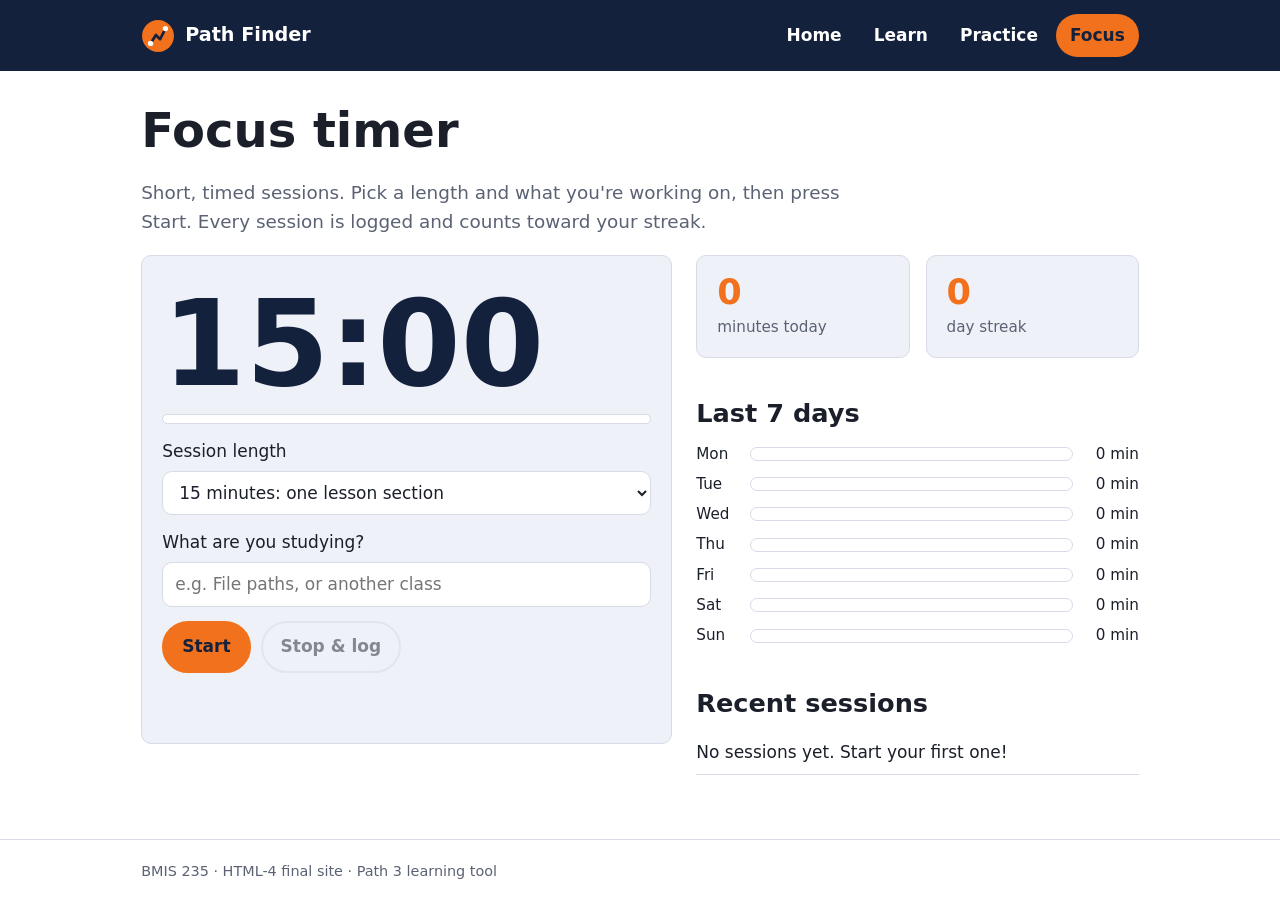
==== focus.html @ d4e61a3a "Add files via upload" ====
<!DOCTYPE html>
<html lang="en">
<head>
  <meta charset="UTF-8">
  <meta name="viewport" content="width=device-width, initial-scale=1">
  <title>Path Finder · Focus</title>
  <link rel="icon" href="img/logo.svg">
  <link rel="stylesheet" href="styles.css">
</head>
<body>
  <header class="site-header">
    <div class="wrap">
      <a class="brand" href="index.html"><img src="img/logo.svg" alt="" width="34" height="34">Path Finder</a>
      <nav aria-label="Main menu">
        <ul class="menu">
          <li><a href="index.html">Home</a></li>
          <li><a href="learn.html">Learn</a></li>
          <li><a href="practice.html">Practice</a></li>
          <li><a href="focus.html" aria-current="page">Focus</a></li>
        </ul>
      </nav>
    </div>
  </header>

  <main class="wrap">
    <h1>Focus timer</h1>
    <p class="lede">Short, timed sessions. Pick a length and what you're working on, then press Start. Every session is logged and counts toward your streak.</p>

    <div class="timer-layout">
      <section class="card" aria-label="Timer">
        <div class="clock" id="clock" role="timer" aria-live="off">15:00</div>
        <div class="ring"><span id="ring"></span></div>

        <div class="field">
          <label for="length">Session length</label>
          <select id="length">
            <option value="10">10 minutes: quick review</option>
            <option value="15" selected>15 minutes: one lesson section</option>
            <option value="25">25 minutes: classic pomodoro</option>
            <option value="45">45 minutes: deep work</option>
          </select>
        </div>
        <div class="field">
          <label for="label">What are you studying?</label>
          <input id="label" list="label-ideas" placeholder="e.g. File paths, or another class" maxlength="60">
          <datalist id="label-ideas">
            <option value="Links lesson"></option>
            <option value="Images lesson"></option>
            <option value="File paths lesson"></option>
            <option value="Quiz practice"></option>
            <option value="HTML-4 site build"></option>
          </datalist>
        </div>

        <div class="btn-row">
          <button class="btn" id="start" type="button">Start</button>
          <button class="btn ghost" id="stop" type="button" disabled>Stop &amp; log</button>
        </div>
        <p class="click-note" id="timer-msg" aria-live="polite"></p>
      </section>

      <section aria-label="Your study log">
        <div class="grid" style="grid-template-columns:repeat(2,minmax(0,1fr))">
          <div class="card"><div class="stat" id="today">0</div><div class="stat-label">minutes today</div></div>
          <div class="card"><div class="stat" id="streak">0</div><div class="stat-label">day streak</div></div>
        </div>
        <h2>Last 7 days</h2>
        <div class="day-bars" id="bars"></div>
        <h2>Recent sessions</h2>
        <ul class="log" id="log"></ul>
      </section>
    </div>
  </main>

  <footer class="site-footer">
    <div class="wrap">BMIS 235 · HTML-4 final site · Path 3 learning tool</div>
  </footer>

  <script src="js/progress.js"></script>
  <script src="js/focus.js"></script>
</body>
</html>
---- styles.css ----
/* =========================================================
   Path Finder — shared stylesheet (linked on every page)
   Sections: 1 colours & base · 2 header/menu · 3 layout
             4 cards & buttons · 5 lesson · 6 playground
             7 quiz & puzzles · 8 focus timer · 9 footer
   ========================================================= */

/* ---------- 1. Colours & base ---------- */
:root {
  --navy: #14213d;      /* main brand colour */
  --orange: #f2711c;    /* accent: buttons, highlights */
  --paper: #ffffff;     /* page background */
  --soft: #eef1f7;      /* panels */
  --ink: #1b1f2a;       /* body text */
  --muted: #5a6274;     /* secondary text */
  --line: #d6dbe6;      /* borders */
  --good: #1a7f4b;      /* correct answers */
  --bad: #c0362c;       /* wrong answers / warnings */
  --radius: 10px;
  --mono: ui-monospace, "SFMono-Regular", Menlo, Consolas, monospace;
}

@media (prefers-color-scheme: dark) {
  :root {
    --navy: #0b1530;
    --paper: #121826;
    --soft: #1b2336;
    --ink: #e8ecf5;
    --muted: #a3acc0;
    --line: #2e3850;
    --good: #4cc68a;
    --bad: #ff7b6e;
  }
}

* { box-sizing: border-box; }

body {
  margin: 0;
  background: var(--paper);
  color: var(--ink);
  font: 17px/1.6 system-ui, -apple-system, "Segoe UI", Roboto, sans-serif;
}

h1, h2, h3 { line-height: 1.15; color: inherit; }
h1 { font-size: clamp(2rem, 5vw, 3rem); margin: 0 0 .4em; }
h2 { font-size: 1.6rem; margin: 1.6em 0 .5em; }
h3 { font-size: 1.15rem; margin: 1.2em 0 .4em; }

a { color: var(--orange); }
code, pre, textarea { font-family: var(--mono); font-size: .92em; }
code { background: var(--soft); padding: .1em .35em; border-radius: 4px; }
pre {
  background: var(--soft);
  border: 1px solid var(--line);
  border-radius: var(--radius);
  padding: 14px 16px;
  overflow-x: auto;
}
pre code { background: none; padding: 0; }

:focus-visible { outline: 3px solid var(--orange); outline-offset: 2px; }

/* The hidden attribute must win over display rules below */
[hidden] { display: none !important; }

/* Text for screen readers only */
.visually-hidden {
  position: absolute;
  width: 1px; height: 1px;
  overflow: hidden;
  clip: rect(0 0 0 0);
  white-space: nowrap;
}

/* ---------- 2. Header & menu (same on every page) ---------- */
.site-header { background: var(--navy); color: #fff; }
.site-header .wrap {
  display: flex;
  flex-wrap: wrap;
  align-items: center;
  justify-content: space-between;
  gap: 10px 24px;
  padding-block: 14px;
}
.brand {
  display: flex;
  align-items: center;
  gap: 10px;
  color: #fff;
  text-decoration: none;
  font-weight: 800;
  font-size: 1.2rem;
}
.brand img { width: 34px; height: 34px; }

.menu { display: flex; flex-wrap: wrap; gap: 4px; margin: 0; padding: 0; list-style: none; }
.menu a {
  display: block;
  padding: 8px 14px;
  border-radius: 999px;
  color: #fff;
  text-decoration: none;
  font-weight: 600;
}
.menu a:hover { background: rgba(255, 255, 255, .12); }
/* aria-current="page" marks the page you are on */
.menu a[aria-current="page"] { background: var(--orange); color: #14213d; }

/* ---------- 3. Layout ---------- */
.wrap { max-width: 1100px; margin: 0 auto; padding-inline: max(4vw, 16px); }
main { padding-block: 32px 64px; }
.lede { font-size: 1.15rem; color: var(--muted); max-width: 60ch; }

.hero {
  display: grid;
  grid-template-columns: 1.1fr 1fr;
  gap: 32px;
  align-items: center;
}
.hero img { width: 100%; height: auto; }
@media (max-width: 760px) { .hero { grid-template-columns: 1fr; } }

.grid {
  display: grid;
  grid-template-columns: repeat(auto-fit, minmax(220px, 1fr));
  gap: 16px;
}

/* ---------- 4. Cards & buttons ---------- */
.card {
  background: var(--soft);
  border: 1px solid var(--line);
  border-radius: var(--radius);
  padding: 18px 20px;
}
.card h3 { margin-top: 0; }
.stat { font-size: 2.2rem; font-weight: 800; line-height: 1; color: var(--orange); }
.stat-label { color: var(--muted); font-size: .95rem; margin-top: 6px; }

.btn {
  display: inline-block;
  min-height: 44px;
  padding: 10px 18px;
  border: 2px solid var(--orange);
  border-radius: 999px;
  background: var(--orange);
  color: #14213d;
  font: inherit;
  font-weight: 700;
  text-decoration: none;
  cursor: pointer;
}
.btn:hover { filter: brightness(1.07); }
.btn.ghost { background: transparent; color: var(--ink); border-color: var(--line); }
.btn:disabled { opacity: .5; cursor: not-allowed; }
.btn-row { display: flex; flex-wrap: wrap; gap: 10px; margin-top: 14px; }

/* ---------- 5. Lesson page ---------- */
.lesson-nav { display: flex; flex-wrap: wrap; gap: 8px; margin: 18px 0 8px; }
.lesson-nav a {
  padding: 6px 12px;
  border: 1px solid var(--line);
  border-radius: 999px;
  text-decoration: none;
  color: var(--ink);
}
.lesson { border-top: 1px solid var(--line); padding-top: 8px; }
.callout {
  border-left: 5px solid var(--orange);
  background: var(--soft);
  padding: 12px 16px;
  border-radius: 0 var(--radius) var(--radius) 0;
  margin: 16px 0;
}
.read-check { display: flex; gap: 10px; align-items: center; margin: 18px 0 8px; font-weight: 600; }
.read-check input { width: 22px; height: 22px; accent-color: var(--orange); }

table { border-collapse: collapse; width: 100%; margin: 12px 0; }
th, td { text-align: left; padding: 8px 10px; border-bottom: 1px solid var(--line); vertical-align: top; }
.table-scroll { overflow-x: auto; }

.tree {
  font-family: var(--mono);
  background: var(--soft);
  border: 1px solid var(--line);
  border-radius: var(--radius);
  padding: 14px 18px;
  white-space: pre;
  overflow-x: auto;
  line-height: 1.5;
}

/* ---------- 6. Live playground ---------- */
.playground { display: grid; grid-template-columns: 1fr 1fr; gap: 16px; }
@media (max-width: 860px) { .playground { grid-template-columns: 1fr; } }
.playground textarea {
  width: 100%;
  min-height: 300px;
  padding: 12px;
  border: 1px solid var(--line);
  border-radius: var(--radius);
  background: var(--soft);
  color: var(--ink);
  font-size: 15px;
  line-height: 1.5;
  resize: vertical;
}
.playground iframe {
  width: 100%;
  height: 300px;
  border: 1px solid var(--line);
  border-radius: var(--radius);
  background: #fff;
}
.presets { display: flex; flex-wrap: wrap; gap: 8px; margin-bottom: 12px; }
.presets button {
  padding: 6px 12px;
  border: 1px solid var(--line);
  border-radius: 999px;
  background: var(--paper);
  color: var(--ink);
  font: inherit;
  font-size: .9rem;
  cursor: pointer;
}
.presets button:hover { border-color: var(--orange); }
.inspector { margin-top: 16px; }
.inspector ul { list-style: none; padding: 0; margin: 0; display: grid; gap: 8px; }
.inspector li {
  background: var(--soft);
  border: 1px solid var(--line);
  border-radius: var(--radius);
  padding: 10px 14px;
  overflow-wrap: anywhere;
}
.tag { font-weight: 700; font-family: var(--mono); }
.ok { color: var(--good); font-weight: 600; }
.warn { color: var(--bad); font-weight: 600; }
.click-note { min-height: 1.6em; color: var(--muted); margin-top: 8px; }

/* ---------- 7. Quiz & path puzzles ---------- */
.quiz-box { max-width: 720px; }
.progress-bar { height: 8px; background: var(--soft); border-radius: 999px; overflow: hidden; margin-bottom: 18px; }
.progress-bar span { display: block; height: 100%; background: var(--orange); width: 0; transition: width .3s; }
.options { display: grid; gap: 10px; margin: 16px 0; }
.options button {
  text-align: left;
  min-height: 48px;
  padding: 10px 16px;
  border: 2px solid var(--line);
  border-radius: var(--radius);
  background: var(--paper);
  color: var(--ink);
  font: inherit;
  cursor: pointer;
}
.options button:hover:not(:disabled) { border-color: var(--orange); }
.options button.right { border-color: var(--good); background: color-mix(in srgb, var(--good) 12%, var(--paper)); }
.options button.wrong { border-color: var(--bad); background: color-mix(in srgb, var(--bad) 12%, var(--paper)); }
.feedback { padding: 12px 16px; border-radius: var(--radius); background: var(--soft); }

.puzzle-layout { display: grid; grid-template-columns: 280px 1fr; gap: 24px; align-items: start; }
@media (max-width: 760px) { .puzzle-layout { grid-template-columns: 1fr; } }
.puzzle { margin-bottom: 14px; }
.puzzle form { display: flex; flex-wrap: wrap; gap: 8px; margin-top: 8px; }
.puzzle input {
  flex: 1 1 220px;
  min-height: 44px;
  padding: 8px 12px;
  border: 1px solid var(--line);
  border-radius: var(--radius);
  background: var(--paper);
  color: var(--ink);
  font-family: var(--mono);
  font-size: 16px;
}
.puzzle.solved { border-color: var(--good); }

/* ---------- 8. Focus timer ---------- */
.timer-layout { display: grid; grid-template-columns: 1.2fr 1fr; gap: 24px; align-items: start; }
@media (max-width: 820px) { .timer-layout { grid-template-columns: 1fr; } }
.clock {
  font-size: clamp(4rem, 14vw, 7.5rem);
  font-weight: 800;
  font-variant-numeric: tabular-nums;
  line-height: 1;
  color: var(--navy);
  margin: 10px 0;
}
@media (prefers-color-scheme: dark) { .clock { color: var(--ink); } }
.ring { height: 10px; background: var(--paper); border-radius: 999px; overflow: hidden; border: 1px solid var(--line); }
.ring span { display: block; height: 100%; width: 0; background: var(--orange); }
.field { display: grid; gap: 6px; margin-top: 14px; }
.field select, .field input {
  min-height: 44px;
  padding: 8px 12px;
  border: 1px solid var(--line);
  border-radius: var(--radius);
  background: var(--paper);
  color: var(--ink);
  font: inherit;
}
.day-bars { display: grid; gap: 6px; }
.day-bar { display: grid; grid-template-columns: 44px 1fr 56px; gap: 10px; align-items: center; font-size: .95rem; }
.day-bar .track { height: 14px; background: var(--paper); border: 1px solid var(--line); border-radius: 999px; overflow: hidden; }
.day-bar .fill { height: 100%; background: var(--orange); }
.day-bar .mins { text-align: right; font-variant-numeric: tabular-nums; }
.log { list-style: none; padding: 0; margin: 0; }
.log li { display: flex; justify-content: space-between; gap: 10px; padding: 8px 0; border-bottom: 1px solid var(--line); }
.log button { border: 0; background: none; color: var(--muted); cursor: pointer; font: inherit; }

/* ---------- 9. Footer ---------- */
.site-footer { border-top: 1px solid var(--line); color: var(--muted); font-size: .9rem; }
.site-footer .wrap { padding-block: 20px; }

@media (prefers-reduced-motion: reduce) { * { transition: none !important; } }
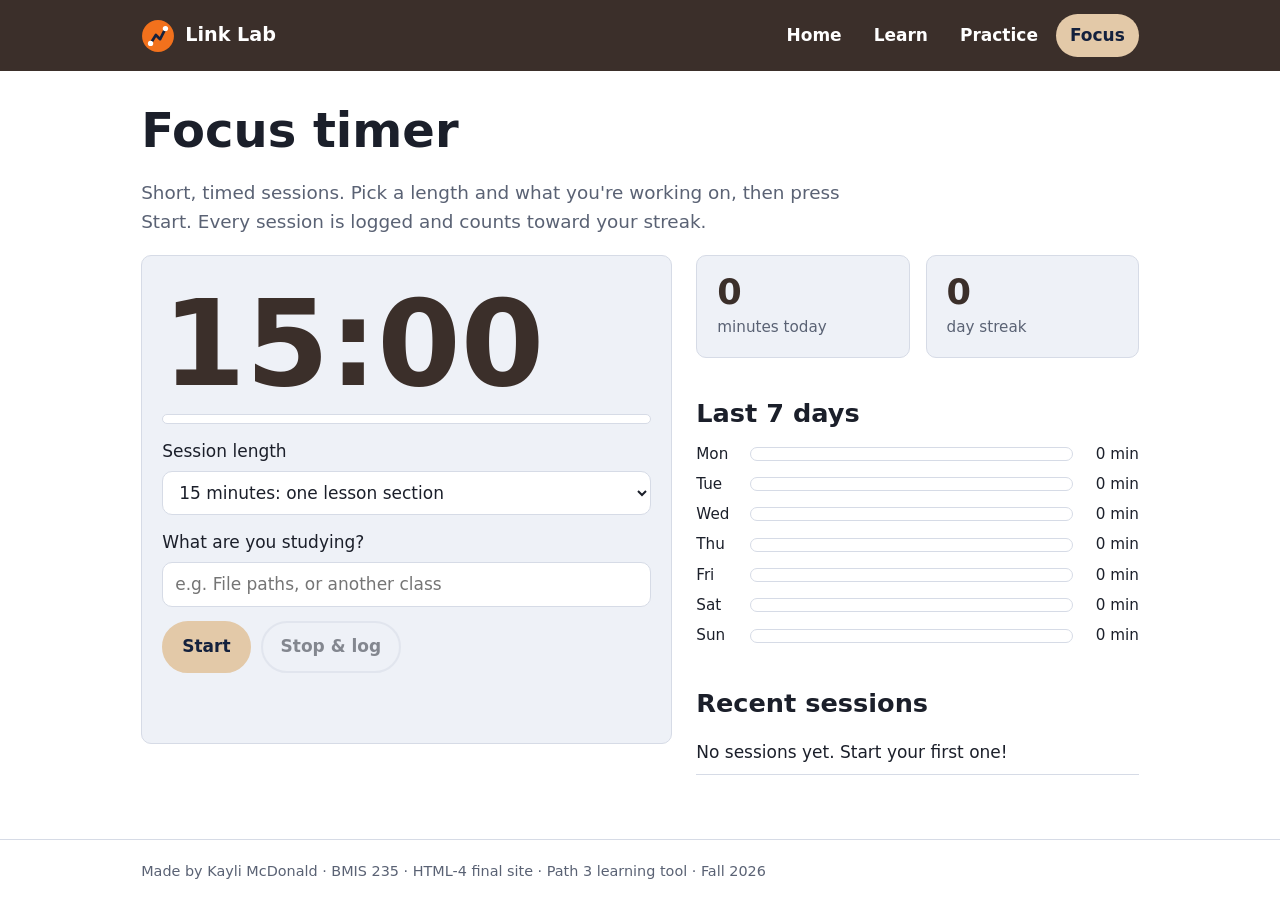
==== commit 2e924602: "Change Site Name and Footer" ====
--- a/focus.html
+++ b/focus.html
@@ -3,14 +3,14 @@
 <head>
   <meta charset="UTF-8">
   <meta name="viewport" content="width=device-width, initial-scale=1">
-  <title>Path Finder · Focus</title>
+  <title>Link Lab · Focus</title>
   <link rel="icon" href="img/logo.svg">
   <link rel="stylesheet" href="styles.css">
 </head>
 <body>
   <header class="site-header">
     <div class="wrap">
-      <a class="brand" href="index.html"><img src="img/logo.svg" alt="" width="34" height="34">Path Finder</a>
+      <a class="brand" href="index.html"><img src="img/logo.svg" alt="" width="34" height="34">Link Lab</a>
       <nav aria-label="Main menu">
         <ul class="menu">
           <li><a href="index.html">Home</a></li>
@@ -73,7 +73,7 @@
   </main>
 
   <footer class="site-footer">
-    <div class="wrap">BMIS 235 · HTML-4 final site · Path 3 learning tool</div>
+    <div class="wrap">Made by Kayli McDonald · BMIS 235 · HTML-4 final site · Path 3 learning tool · Fall 2026</div>
   </footer>
 
   <script src="js/progress.js"></script>
--- a/styles.css
+++ b/styles.css
@@ -7,8 +7,8 @@
 
 /* ---------- 1. Colours & base ---------- */
 :root {
-  --navy: #14213d;      /* main brand colour */
-  --orange: #f2711c;    /* accent: buttons, highlights */
+  --navy: #3b2f2a;      /* main brand colour */
+  --orange: #e3c9a8;    /* accent: buttons, highlights */
   --paper: #ffffff;     /* page background */
   --soft: #eef1f7;      /* panels */
   --ink: #1b1f2a;       /* body text */
@@ -22,7 +22,7 @@
 
 @media (prefers-color-scheme: dark) {
   :root {
-    --navy: #0b1530;
+    --navy: #3b2f2a;
     --paper: #121826;
     --soft: #1b2336;
     --ink: #e8ecf5;
@@ -47,7 +47,7 @@
 h2 { font-size: 1.6rem; margin: 1.6em 0 .5em; }
 h3 { font-size: 1.15rem; margin: 1.2em 0 .4em; }
 
-a { color: var(--orange); }
+a { color: var(--navy); }
 code, pre, textarea { font-family: var(--mono); font-size: .92em; }
 code { background: var(--soft); padding: .1em .35em; border-radius: 4px; }
 pre {
@@ -135,7 +135,7 @@
   padding: 18px 20px;
 }
 .card h3 { margin-top: 0; }
-.stat { font-size: 2.2rem; font-weight: 800; line-height: 1; color: var(--orange); }
+.stat { font-size: 2.2rem; font-weight: 800; line-height: 1; color: var(--navy); }
 .stat-label { color: var(--muted); font-size: .95rem; margin-top: 6px; }
 
 .btn {
